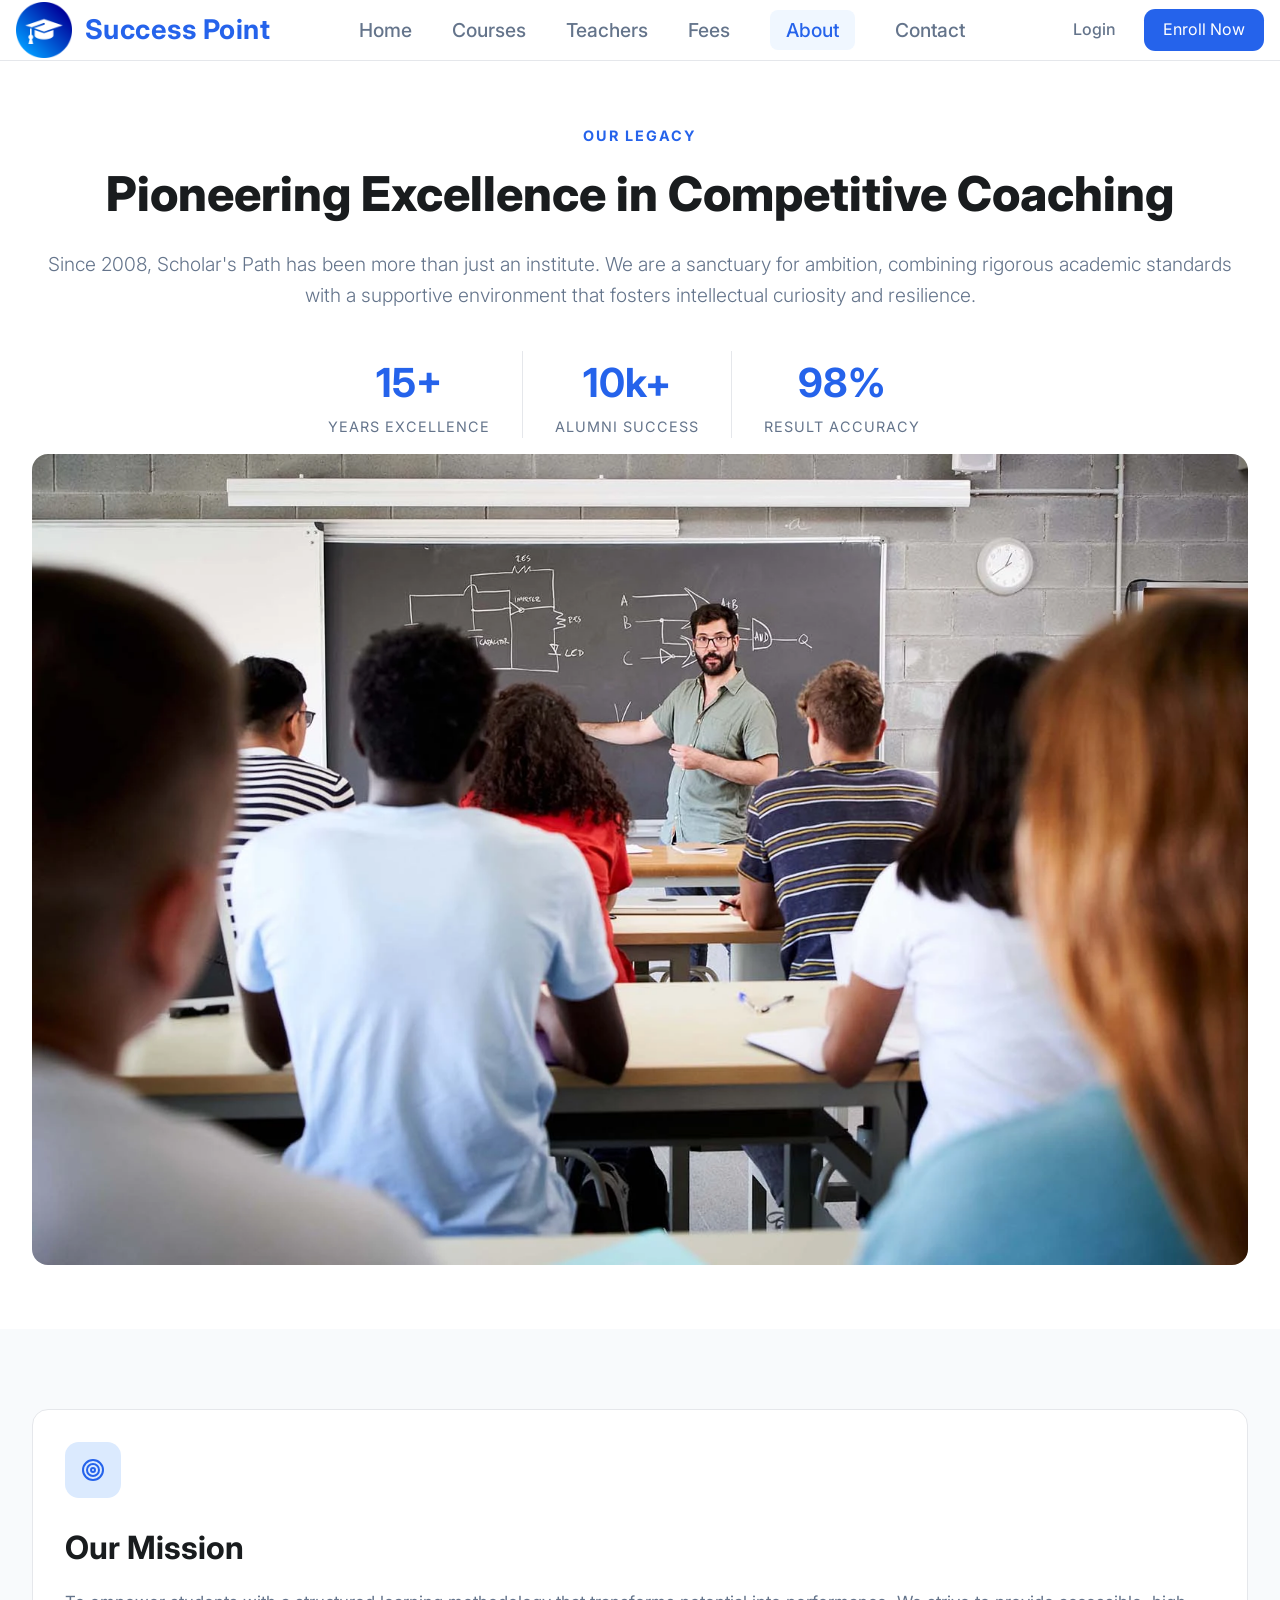
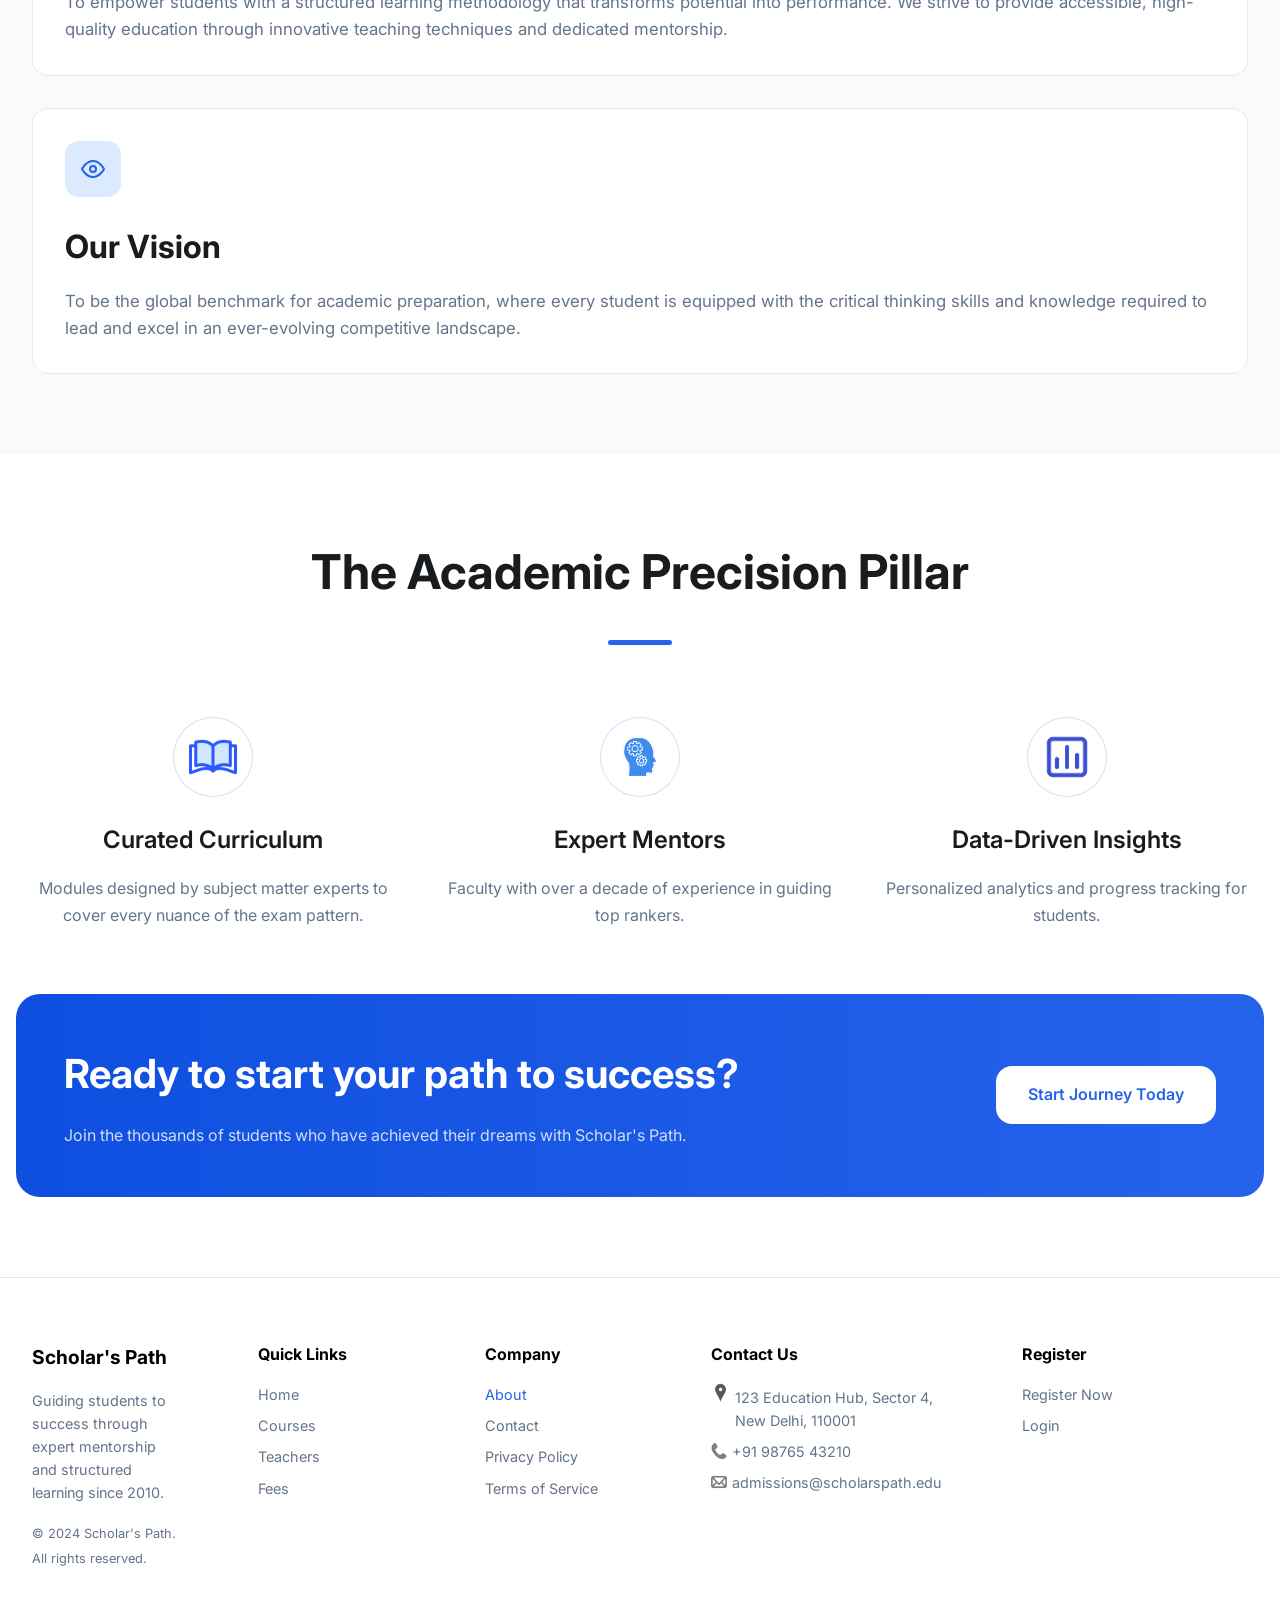
==== about.html @ 0ee3e723 "add about page" ====
<!DOCTYPE html>
<html lang="en">
<head>
    <meta charset="UTF-8">
    <meta name="viewport" content="width=device-width, initial-scale=1.0">
    <title>Document</title>
    <link rel="stylesheet" href="/CSS/style.css">
    <link rel="stylesheet" href="/CSS/about.css">
    <link href="https://fonts.googleapis.com/css2?family=Inter:wght@300;400;500;600;700&display=swap" rel="stylesheet">
    <!-- Favicon -->
    <link rel="icon" type="image/png" sizes="32x32" href="/favicon/favicon-32x32.png">
    <link rel="icon" type="image/png" sizes="16x16" href="/favicon/favicon-16x16.png">
    <link rel="icon" type="image/png" sizes="96x96" href="/favicon/favicon-96x96.png">
    <!-- Android -->
    <link rel="icon" type="image/png" sizes="192x192" href="/favicon/android-icon-192x192.png">
    <!-- Apple Touch Icons -->
    <link rel="apple-touch-icon" sizes="57x57" href="/favicon/apple-icon-57x57.png">
    <link rel="apple-touch-icon" sizes="60x60" href="/favicon/apple-icon-60x60.png">
    <link rel="apple-touch-icon" sizes="72x72" href="/favicon/apple-icon-72x72.png">
    <link rel="apple-touch-icon" sizes="76x76" href="/favicon/apple-icon-76x76.png">
    <link rel="apple-touch-icon" sizes="114x114" href="/favicon/apple-icon-114x114.png">
    <link rel="apple-touch-icon" sizes="120x120" href="/favicon/apple-icon-120x120.png">
    <link rel="apple-touch-icon" sizes="144x144" href="/favicon/apple-icon-144x144.png">
    <link rel="apple-touch-icon" sizes="152x152" href="/favicon/apple-icon-152x152.png">
    <link rel="apple-touch-icon" sizes="180x180" href="/favicon/apple-icon-180x180.png">
    <!-- Manifest -->
    <link rel="manifest" href="/favicon/manifest.json">
    <!-- Microsoft -->
    <meta name="msapplication-TileColor" content="#ffffff">
    <meta name="msapplication-TileImage" content="/favicon/ms-icon-144x144.png">
    <!-- Theme Color -->
    <meta name="theme-color" content="#ffffff">
</head>
<body>
    <!-- header part -->
    <header class="header-container">
        <div class="header-content">
            <!-- Logo -->
            <div class="logo-container">
                <a href="#home" class="logo-content">
                    <img src="/Images/logo.png" alt="Logo" class="logo-img">
                    <span class="logo-txt">Success Point</span>
                </a>
            </div>
             <!-- Navigation -->
            <nav>
                <ul class="nav-link">
                    <li><a href="index.html" class="nav-link-txt">Home</a></li>
                    <li><a href="subject.html" class="nav-link-txt">Courses</a></li>
                    <li><a href="teachers.html" class="nav-link-txt">Teachers</a></li>
                    <li><a href="fees.html" class="nav-link-txt">Fees</a></li>
                    <li><a href="about.html" class="nav-link-txt active">About</a></li>
                    <li><a href="contact.html" class="nav-link-txt">Contact</a></li>
                </ul>
            </nav>
            <!--Enroll Button-->
            <div class="header-button">
                <a href="/Register and login/login.html" class="login-btn">Login</a>
                <a href="Register and login/register.html" class="Enroll-button">Enroll Now</a>
            </div>
        </div>
    </header>
    <!--SECTION PART-->
    <section class="legacy-section" aria-labelledby="legacy-heading">
        <div class="legacy-container">
            <!-- LEFT CONTENT -->
            <article class="legacy-content">
                <header class="legacy-header">
                    <p class="legacy-label">
                        Our Legacy
                    </p>
                    <h2 id="legacy-heading" class="legacy-title">
                        Pioneering Excellence in
                        Competitive Coaching
                    </h2>
                </header>
                <p class="legacy-description">
                    Since 2008, Scholar's Path has been more than just an institute.
                    We are a sanctuary for ambition, combining rigorous academic
                    standards with a supportive environment that fosters intellectual
                    curiosity and resilience.
                </p>
                <!-- STATS -->
                <div class="legacy-stats">
                    <div class="stat-card">
                        <h3 class="stat-number">15+</h3>
                        <p class="stat-text">Years Excellence</p>
                    </div>
                    <div class="stat-card">
                        <h3 class="stat-number">10k+</h3>
                        <p class="stat-text">Alumni Success</p>
                    </div>
                    <div class="stat-card">
                        <h3 class="stat-number">98%</h3>
                        <p class="stat-text">Result Accuracy</p>
                    </div>
                </div>
            </article>
            <!-- RIGHT IMAGE -->
            <figure class="legacy-image-wrapper">
                <img src="/Images/claases-img.webp" alt="Students attending competitive coaching classroom session" class="legacy-image" loading="lazy">
            </figure>
        </div>
    </section>
    <!-- MISSION & VISION-->
    <section class="mission-vision-section" aria-label="Mission and Vision">
        <div class="mission-vision-container">
            <!-- MISSION -->
            <article class="info-card mission-card">
                <div class="info-icon-wrapper">
                    <!-- TARGET ICON -->
                    <svg
                        xmlns="http://www.w3.org/2000/svg"
                        class="info-icon"
                        viewBox="0 0 24 24"
                        fill="none"
                        stroke="currentColor"
                        stroke-width="2"
                        stroke-linecap="round"
                        stroke-linejoin="round"
                        aria-hidden="true"
                    >
                        <circle cx="12" cy="12" r="10"></circle>
                        <circle cx="12" cy="12" r="6"></circle>
                        <circle cx="12" cy="12" r="2"></circle>
                    </svg>
                </div>
                <h2 class="info-title">
                    Our Mission
                </h2>
                <p class="info-description">
                    To empower students with a structured learning methodology that
                    transforms potential into performance. We strive to provide
                    accessible, high-quality education through innovative teaching
                    techniques and dedicated mentorship.
                </p>
            </article>
            <!-- VISION -->
            <article class="info-card vision-card">
                <div class="info-icon-wrapper">
                    <!-- EYE ICON -->
                    <svg
                        xmlns="http://www.w3.org/2000/svg"
                        class="info-icon"
                        viewBox="0 0 24 24"
                        fill="none"
                        stroke="currentColor"
                        stroke-width="2"
                        stroke-linecap="round"
                        stroke-linejoin="round"
                        aria-hidden="true"
                    >
                        <path d="M1 12s4-8 11-8 11 8 11 8-4 8-11 8S1 12 1 12z"></path>
                        <circle cx="12" cy="12" r="3"></circle>
                    </svg>
                </div>
                <h2 class="info-title">
                    Our Vision
                </h2>
                <p class="info-description">
                    To be the global benchmark for academic preparation, where every
                    student is equipped with the critical thinking skills and knowledge
                    required to lead and excel in an ever-evolving competitive landscape.
                </p>
            </article>
        </div>
    </section>
    <!--pillar section  and cta section-->
    <section class="pillar-section">
        <div class="pillar-container">
            <!-- Heading -->
            <div class="pillar-heading">
                <h2 class="pillar-title">
                    The Academic Precision Pillar
                </h2>
                <span class="pillar-divider"></span>
            </div>
            <!-- Cards -->
            <div class="pillar-cards">
                <!-- Card 1 -->
                <div class="pillar-card">
                    <div class="pillar-icon-box">
                        <img src="/Images/pdf.png" alt="" class="pillar-img">
                    </div>
                    <h3 class="pillar-card-title">
                        Curated Curriculum
                    </h3>
                    <p class="pillar-card-text">
                        Modules designed by subject matter experts to cover every nuance 
                        of the exam pattern.
                    </p>
                </div>
                <!-- Card 2 -->
                <div class="pillar-card">
                    <div class="pillar-icon-box">
                        <img src="/Images/pillar-man-img.avif" alt="" class="pillar-img">
                    </div>
                    <h3 class="pillar-card-title">
                        Expert Mentors
                    </h3>
                    <p class="pillar-card-text">
                        Faculty with over a decade of experience in guiding top rankers.
                    </p>
                </div>
                <!-- Card 3 -->
                <div class="pillar-card">
                    <div class="pillar-icon-box">
                        <img src="/Images/data-driven-img.png" alt="" class="pillar-img">
                    </div>
                    <h3 class="pillar-card-title">
                        Data-Driven Insights
                    </h3>
                    <p class="pillar-card-text">
                        Personalized analytics and progress tracking for students.
                    </p>
                </div>
            </div>
            <!-- CTA -->
            <div class="pillar-cta">
                <!-- Left -->
                <div class="pillar-cta-left">
                    <h3 class="pillar-cta-title">
                        Ready to start your path to success?
                    </h3>
                    <p class="pillar-cta-description">
                        Join the thousands of students who have achieved their dreams 
                        with Scholar's Path.
                    </p>
                </div>
                <!-- Right -->
                <div class="pillar-cta-right">
                    <a href="courses.html" class="pillar-btn">
                        Start Journey Today
                    </a>
                </div>
            </div>
        </div>
    </section>
    <!--footer section-->
    <footer class="footer">
        <div class="footer-container">
            <!-- Left -->
            <div class="footer-col fade-in fade-in-delay-1 footer-col-1">
                <h3 class="footer-col-title">Scholar's Path</h3>
                <p class="footer-col-desc">
                    Guiding students to success through expert mentorship and structured 
                    learning since 2010.
                </p>
                <span class="copyright">
                    © 2024 Scholar's Path. All rights reserved.
                </span>
            </div>
            <!-- Quick Links -->
            <div class="footer-col fade-in fade-in-delay-2">
                <h4 class="quick-title">Quick Links</h4>
                <ul class="footer-links">
                    <li class="footer-col-link"><a href="index.html" class="footer-col-link">Home</a></li>
                    <li class="footer-col-link"><a href="course.html" class="footer-col-link">Courses</a></li>
                    <li class="footer-col-link"><a href="teachers.html" class="footer-col-link">Teachers</a></li>
                    <li class="footer-col-link"><a href="fees.html" class="footer-col-link">Fees</a></li>
                </ul>
            </div>
            <!-- Company -->
            <div class="footer-col fade-in fade-in-delay-3">
                <h4 class="quick-title">Company</h4>
                <ul class="footer-links">
                    <li class="footer-col-link"><a href="about.html" class="footer-col-link active">About</a></li>
                    <li class="footer-col-link"><a href="contact.html" class="footer-col-link">Contact</a></li>
                    <li class="footer-col-link"><a href="privacy.html" class="footer-col-link">Privacy Policy</a></li>
                    <li class="footer-col-link"><a href="terms.html" class="footer-col-link">Terms of Service</a></li>
                </ul>
            </div>
            <!-- Contact -->
            <div class="footer-col fade-in fade-in-delay-4 footer-col-1">
                <h4 class="quick-title">Contact Us</h4>
                <ul class="footer-links">
                    <li class="footer-col-contact-link footer-contact-location">
                        <img src="/Images/location-img.png" alt="" class="contact-img contact-location">
                        123 Education Hub, Sector 4, New Delhi, 110001</li>
                    <li class="footer-col-contact-link footer-contact">
                        <img src="/Images/call-img.png" alt="" class="contact-img"> 
                        +91 98765 43210
                    </li>
                    <li class="footer-col-contact-link footer-contact">
                        <img src="/Images/email-img.png" alt="" class="contact-img">
                        admissions@scholarspath.edu
                    </li>
                </ul>
            </div>
            <!--Register and logo box-->
            <div class="footer-col fade-in fade-in-delay-3">
                <h4 class="quick-title">Register</h4>
                <ul class="footer-links">
                    <li class="footer-col-link"><a href="Register and login/register.html" class="footer-col-link">Register Now</a></li>
                    <li class="footer-col-link"><a href="Register and login/login.html" class="footer-col-link">Login</a></li>
                </ul>
            </div>
        </div>
    </footer>
</body>
</html>
---- CSS/style.css ----
:root{
    --primary-color: #2563EB;
    --secondary-color: #F0F7FF;
    --tertiary-color: #64748B;
    --neutral-color: #F8FAFC;
    --background-color: #ffffff;
    --btn-hover-color: #0053DB;
    --border-color: #E5E7EB;
}

html{
    scroll-behavior: smooth;
}

*{
    margin: 0;
    padding: 0;
    box-sizing: border-box;
}

body{
    font-family: 'Inter', sans-serif;
    margin: 0;
    padding: 0;
    padding-top: 60px;
    overflow-x: hidden;
    line-height: 1.6;
}

  /* header part */

.header-container{
    width: 100%;
    display: flex;
    justify-content: center;
    border-bottom: 1px solid var(--border-color);
    position: fixed;
    top: 0;
    left: 0;
    z-index: 1000;
    padding: 0rem 1rem;
    background-color: var(--background-color);
}

.header-content{
    width: 100%;
    max-width: 1440px;
    height: 60px;
    display: flex;
    flex-direction: row;
    justify-content: space-between;
    align-items: center;
    background-color: var(--background-color);
}

.logo-content{
    display: flex;
    flex-direction: row;
    align-items: center;
    gap: 0.8rem;
    text-decoration: none;
}

.logo-img{
    width: 3.5rem;
    height: 3.5rem;
}

.logo-txt{
    color: var(--primary-color);
    font-size: 1.7rem;
    letter-spacing: 0.5px;
    font-weight: 700;
}

.nav-link{
    display: flex;
    flex-direction: row;
    gap: 2.5rem;
    list-style: none;
}

.nav-link .active{
    color: var(--primary-color);
    background-color: var(--secondary-color);
    padding: 0.5rem 1rem;
    border-radius: 0.5rem;
    border: none;
}

.nav-link-txt{
    text-decoration: none;
    color: var(--tertiary-color);
    font-size: 1.2rem;
    font-weight: 500;
    /* padding: 0.5rem 0.8rem; */
    /* border-radius: 0.5rem; */
    border-bottom: 2px solid var(--background-color);
    padding-bottom: 0.5rem;
}

.nav-link-txt:hover{
    color: var(--primary-color);
    border-color: var(--primary-color);
}

.header-button{
    display: flex;
    flex-direction: row;
    gap: 0.5rem;
    align-items: center;
}

.login-btn{
    padding: 0.5rem 1.2rem;
    border: none;
    border-radius: 0.7rem;
    background-color: var(--background-color);
    color: var(--tertiary-color);
    font-size: 1rem;
    font-weight: 500;
    text-decoration: none;
}

.login-btn:hover{
    color: var(--primary-color);
    background-color: #EFF6FF;
}

.Enroll-button{
    padding: 0.5rem 1.2rem;
    border: none;
    border-radius: 0.7rem;
    background-color: var(--primary-color);
    color: var(--background-color);
    font-size: 1rem;
    font-weight: 400;
    text-decoration: none;
}

.Enroll-button:hover{
    background-color: var(--btn-hover-color);
}

@media screen and (max-width:450px) {
    .header-content{
        justify-content: center;
    }
    .Enroll-button{
        display: none;
    }
}

@media screen and (max-width:600px) {
    .login-btn{
        display: none;
    }    
}

@media screen and (max-width:1075px) {
    .nav-link{
        display: none;
    }    
}

@media (min-width: 1075px) and (max-width:1170px) {
    .login-btn{
        display: none;
    }    
}

    /* footer section */

.footer{
    width: 100%;
    background-color: var(--background-color);
    border-top: 1px solid var(--border-color);
}

.footer-container{
    width: 100%;
    max-width: 1440px;
    margin: auto;
    display: grid;
    grid-template-columns: repeat(5, 1fr);
    padding: 3rem 2rem;
}

.footer-col-1{
    margin-right: 5rem;
}

.quick-title{
    margin: 1rem 0;
}

.footer-col-title{
    font-size: 1.2rem;
    margin: 1rem 0;
}

.footer-col-desc{
    color: var(--tertiary-color);
    font-size: 0.9rem;
    margin-bottom: 1rem;
}

.footer-links{
    list-style: none;
}

.footer-links .active{
    color: var(--primary-color);
}

.footer-col-link{
    text-decoration: none;
    color: var(--tertiary-color);
    font-size: 0.9rem;
    transition: 0.3s;
    margin-bottom: 0.5rem;
}

.footer-col-contact-link{
    text-decoration: none;
    color: var(--tertiary-color);
    font-size: 0.9rem;
    transition: 0.3s;
    margin-bottom: 0.5rem;
}

.footer-contact{
    display: flex;
    flex-direction: row;
    align-items: center;
    gap: 0.3rem;
}

.footer-contact-location{
    display: flex;
    flex-direction: row;
    align-items: baseline;
    gap: 0.3rem;
}

.contact-img{
    width: 1rem;
    height: 1rem;
}

.contact-location{
    width: 1.2rem;
    height: 1.2rem;
}

.footer-col-link:hover{
    color: var(--primary-color);
    transform: translateX(3px);
}

.copyright{
    font-size: 0.8rem;
    color: var(--tertiary-color);
}

.fade-in{
    opacity: 0;
    transform: translateY(20px);
    animation: fadeUp 0.8s ease forwards;
}

@keyframes fadeUp{
    to{
        opacity: 1;
        transform: translateY(0);
    }
}

.fade-in-delay-1{ animation-delay: 0.2s; }
.fade-in-delay-2{ animation-delay: 0.4s; }
.fade-in-delay-3{ animation-delay: 0.6s; }
.fade-in-delay-4{ animation-delay: 0.8s; }

@media (max-width: 1220px){
    .footer-container{
        grid-template-columns: repeat(3, 1fr);
    }
}

@media (max-width: 780px){
    .footer-container{
        grid-template-columns: repeat(2,1fr);
    }
}

@media screen and (max-width:650px) {
    .footer-container{
        grid-template-columns: 1fr;
    }    
}
---- CSS/about.css ----
/* img{
    max-width:100%;
    display:block;
}

section{
    width:100%;
} */

/* LEGACY SECTION */

:root{
    --primary-color: #2563EB;
    --secondary-color: #F0F7FF;
    --tertiary-color: #64748B;
    --neutral-color: #F8FAFC;
    --background-color: #ffffff;
    --btn-hover-color: #0053DB;
    --border-color: #E5E7EB;
    --heading-color: #191C1E;
}

.legacy-section{
    width: 100%;
    display: flex;
    justify-content: center;
    align-items: center;
    margin: 4rem 0;
    background-color: var(--background-color);
}

.legacy-container{
    width:100%;
    max-width: 1440px;
    padding: 0rem 2rem;
    display:flex;
    align-items:center;
    justify-content:space-between;
    gap: 1rem;
}

/* LEFT CONTENT */

.legacy-content{
    flex:1;
}

.legacy-header{
    margin-bottom:1.5rem;
}

.legacy-label{
    font-size:0.9rem;
    font-weight:700;
    letter-spacing:2px;
    text-transform:uppercase;
    color:var(--primary-color);
    margin-bottom:1rem;
}

.legacy-title{
    color: var(--heading-color);
    font-size: 3rem;
    font-weight: 800;
    line-height: 1.3;
    margin-bottom:1.5rem;
}

.legacy-description{
    color: var(--tertiary-color);
    font-size: 1.2rem;
    font-weight: 300;
    margin-bottom:2.5rem;
}

/* STATS */

.legacy-stats{
    display:flex;
    align-items:center;
    gap:2rem;
    flex-wrap:wrap;
}

.stat-card{
    padding-right:2rem;
    border-right: 1px solid var(--border-color);
}

.stat-card:last-child{
    border-right:none;
}

.stat-number{
    font-size: 2.5rem;
    font-weight: 700;
    color: var(--primary-color);
}

.stat-text{
    font-size: 0.9rem;
    color: var(--tertiary-color);
    letter-spacing: 1px;
    text-transform: uppercase;
}

/* IMAGE */

.legacy-image-wrapper{
    flex:1;
    width:100%;
    display: flex;
    justify-content: center;
}

.legacy-image{
    width:100%;
    height: auto;
    border-radius: 1rem;
}

/* =========================
   MISSION & VISION
========================= */

.mission-vision-section{
    width: 100%;
    display: flex;
    justify-content: center;
    padding: 5rem 2rem;
    background-color: #cccccc26;
    background-color: var(--neutral-color);
}

.mission-vision-container{
    width:100%;
    max-width: 1440px;
    margin:0 auto;
    display:grid;
    grid-template-columns:repeat(2,1fr);
    gap: 2rem;
}

/* CARD */

.info-card{
    background-color: var(--background-color);
    padding: 2rem;
    border-radius: 1rem;
    border:1px solid var(--border-color);
}

.info-icon-wrapper{
    width: 3.5rem;
    height:3.5rem;
    display:flex;
    align-items:center;
    justify-content:center;
    background-color:#dbeafe;
    border-radius:14px;
    margin-bottom:1.5rem;
}

.info-icon{
    width: 1.5rem;
    height: 1.5rem;
    color:var(--primary-color);
}

.info-title{
    color: var(--heading-color);
    font-size:2rem;
    font-weight:700;
    margin-bottom:1rem;
}

.info-description{
    font-size: 1.05rem;
    color: var(--tertiary-color);
}

/* =========================
   RESPONSIVE
========================= */

@media (max-width: 1315px){

    .legacy-container{
        flex-direction:column;
    }
    .legacy-content{
        text-align: center;
    }
    .legacy-stats{
        justify-content: center;
    }
    .mission-vision-container{
        grid-template-columns:1fr;
    }

}

@media (max-width:768px){

    .legacy-section{
        
    }

    .legacy-stats{
        gap:1.5rem;
    }

    .stat-card{
        border-right:none;
        padding-right:0;
    }

    .info-title{
        font-size:1.7rem;
    }

}

@media (max-width:480px){

    .legacy-title{
        font-size:2rem;
    }

    .legacy-description,
    .info-description{
        font-size:1rem;
    }

}

/* ===== PILLAR SECTION ===== */

.pillar-section{
    width:100%;
    padding:5rem 1rem;
    background:var(--background-color);
    display:flex;
    justify-content:center;
}

.pillar-container{
    width:100%;
    max-width:1440px;
}

/* Heading */

.pillar-heading{
    text-align:center;
    margin-bottom:4rem;
}

.pillar-title{
    font-size:3rem;
    font-weight:700;
    color:var(--heading-color);
    margin-bottom:1rem;
}

.pillar-divider{
    width: 4rem;
    height: 0.3rem;
    background:var(--primary-color);
    border-radius: 1rem;
    display: inline-block;
}

/* Cards */

.pillar-cards{
    width:100%;
    display:grid;
    grid-template-columns:repeat(3,1fr);
    gap:2rem;
    margin-bottom:4rem;
}

.pillar-card{
    text-align:center;
}

/* Icon */

.pillar-icon-box{
    width: 5rem;
    height: 5rem;
    border-radius:50%;
    border:1px solid rgba(37,99,235,.2);
    background:var(--background-color);
    display:flex;
    justify-content:center;
    align-items:center;
    margin: 0 auto 1.5rem;
}

.pillar-img{
    width: 3rem;
    height: 3rem;
}

.pillar-icon{
    font-size:2rem;
    color:var(--primary-color);
}

/* Text */

.pillar-card-title{
    font-size:1.5rem;
    font-weight:600;
    color:var(--heading-color);
    margin-bottom:1rem;
}

.pillar-card-text{
    font-size:1rem;
    line-height:1.7;
    color:var(--tertiary-color);
    margin: auto;
}

/* CTA */

.pillar-cta{
    width:100%;
    background:linear-gradient(90deg,#0f4fe0,#2563eb);
    border-radius:1.5rem;
    display:flex;
    justify-content:space-between;
    align-items:center;
    overflow:hidden;
}

.pillar-cta-left{
    flex:1;
    padding:3rem;
}

.pillar-cta-title{
    font-size:2.5rem;
    color:#fff;
    font-weight:700;
    margin-bottom:1rem;
}

.pillar-cta-description{
    color:rgba(255,255,255,.8);
    line-height:1.7;
    font-size:1rem;
}

.pillar-cta-right{
    padding:3rem;
    display:flex;
    align-items:center;
    justify-content:center;
}

.pillar-btn{
    text-decoration:none;
    background:var(--background-color);
    color:var(--primary-color);
    padding:1rem 2rem;
    border-radius:1rem;
    font-weight:600;
    transition:.3s ease;
}

.pillar-btn:hover{
    background:#f1f5f9;
}

/* Responsive */

@media(max-width:992px){

    .pillar-cards{
        grid-template-columns:1fr;
    }

    .pillar-cta{
        flex-direction:column;
    }

    .pillar-cta-right{
        width:100%;
        padding-top:0;
    }
}

@media(max-width:600px){

    .pillar-title{
        font-size:2rem;
    }

    .pillar-card-title{
        font-size:1.3rem;
    }

    .pillar-cta-left{
        padding:2rem;
    }

    .pillar-cta-title{
        font-size:1.8rem;
    }

    .pillar-btn{
        width:100%;
        text-align:center;
    }
}
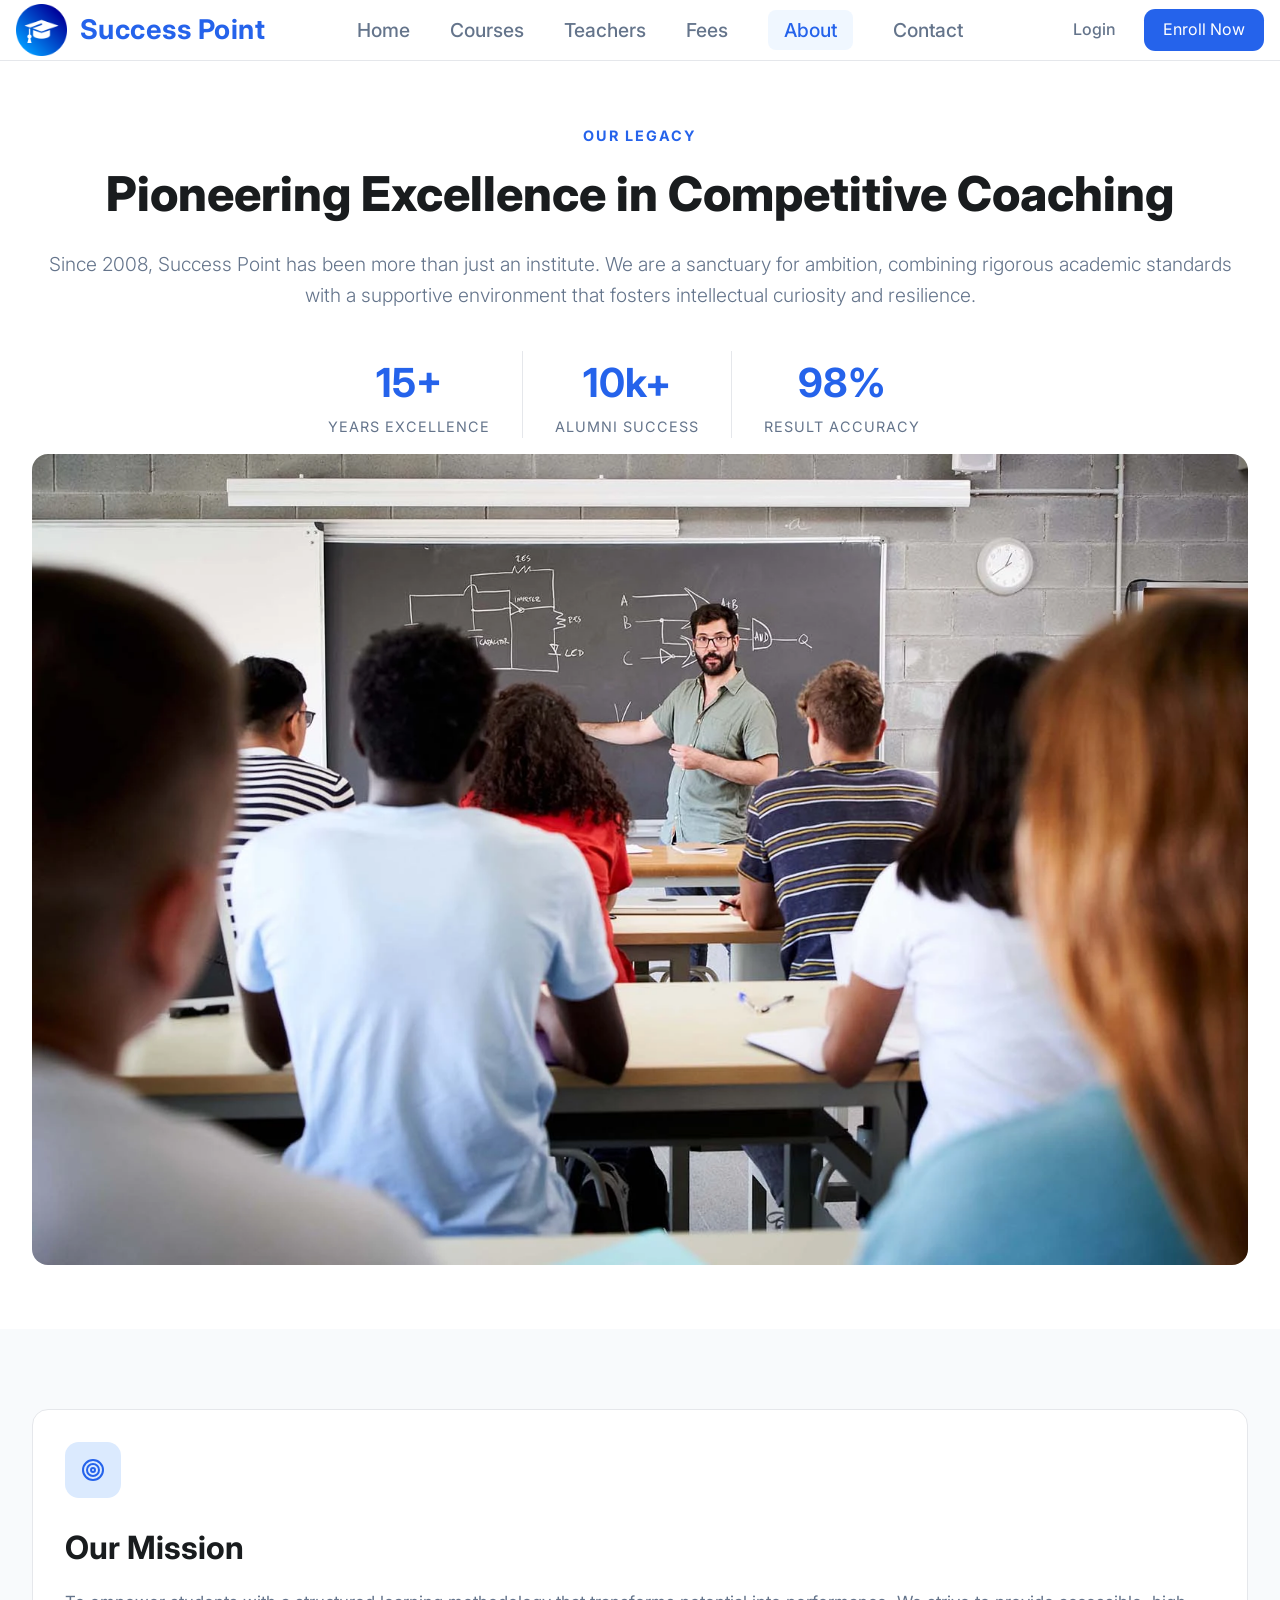
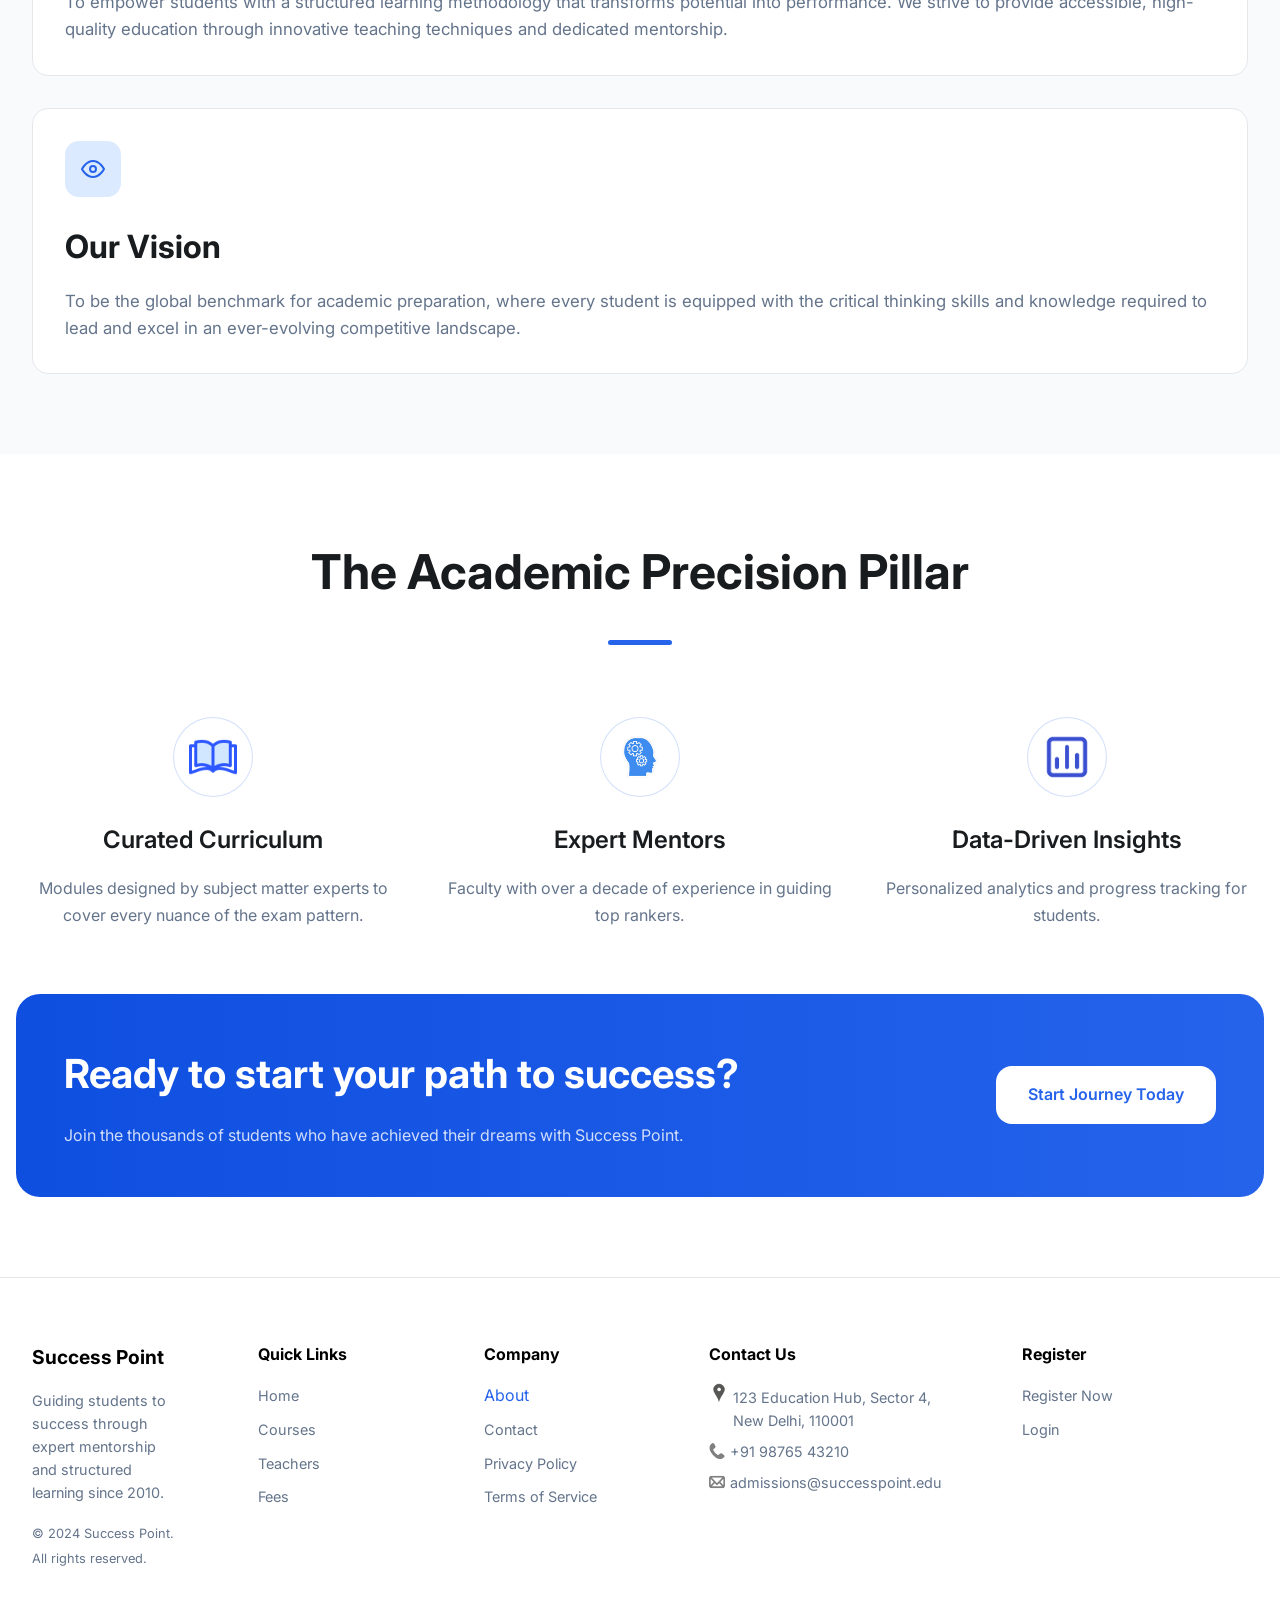
==== commit a8bda8d9: "add fees page and other changes" ====
--- a/about.html
+++ b/about.html
@@ -2,34 +2,88 @@
 <html lang="en">
 <head>
     <meta charset="UTF-8">
+    <!-- Responsive -->
     <meta name="viewport" content="width=device-width, initial-scale=1.0">
-    <title>Document</title>
+    <!-- SEO Title -->
+    <title>About Us | Success Point Coaching Classes Gujarat</title>
+    <!-- SEO Description -->
+    <meta 
+        name="description" 
+        content="Learn about Success Point Coaching Classes in Gujarat. Discover our mission, expert mentors, structured learning approach, and commitment to student success."
+    >
+    <!-- Canonical -->
+    <link 
+        rel="canonical" 
+        href="https://coachin-classes-32.vercel.app/about.html"
+    >
+    <!-- Open Graph -->
+    <meta property="og:title" content="About Success Point Coaching">  
+    <meta 
+        property="og:description" 
+        content="Expert coaching classes in Gujarat for competitive exams."
+    >
+    <meta property="og:type" content="website">
+    <meta 
+        property="og:url" 
+        content="https://coachin-classes-32.vercel.app/about.html"
+    >
+    <meta 
+        property="og:image" 
+        content="https://coachin-classes-32.vercel.app/Images/claases-img.webp"
+    >
+    <meta 
+        property="og:site_name" 
+        content="Success Point Coaching"
+    >
+    <!-- Theme Color -->
+    <meta name="theme-color" content="#ffffff">
+    <!-- Microsoft -->
+    <meta name="msapplication-TileColor" content="#ffffff">
+    <meta 
+        name="msapplication-TileImage" 
+        content="/favicon/ms-icon-144x144.png"
+    >
+    <!-- Google Font -->
+    <link 
+        href="https://fonts.googleapis.com/css2?family=Inter:wght@300;400;500;600;700&display=swap" 
+        rel="stylesheet"
+    >
+    <!-- CSS -->
     <link rel="stylesheet" href="/CSS/style.css">
     <link rel="stylesheet" href="/CSS/about.css">
-    <link href="https://fonts.googleapis.com/css2?family=Inter:wght@300;400;500;600;700&display=swap" rel="stylesheet">
     <!-- Favicon -->
-    <link rel="icon" type="image/png" sizes="32x32" href="/favicon/favicon-32x32.png">
-    <link rel="icon" type="image/png" sizes="16x16" href="/favicon/favicon-16x16.png">
-    <link rel="icon" type="image/png" sizes="96x96" href="/favicon/favicon-96x96.png">
+    <link 
+        rel="icon" 
+        type="image/png" 
+        sizes="32x32" 
+        href="/favicon/favicon-32x32.png"
+    >
+    <link 
+        rel="icon" 
+        type="image/png" 
+        sizes="16x16" 
+        href="/favicon/favicon-16x16.png"
+    >
     <!-- Android -->
-    <link rel="icon" type="image/png" sizes="192x192" href="/favicon/android-icon-192x192.png">
-    <!-- Apple Touch Icons -->
-    <link rel="apple-touch-icon" sizes="57x57" href="/favicon/apple-icon-57x57.png">
-    <link rel="apple-touch-icon" sizes="60x60" href="/favicon/apple-icon-60x60.png">
-    <link rel="apple-touch-icon" sizes="72x72" href="/favicon/apple-icon-72x72.png">
-    <link rel="apple-touch-icon" sizes="76x76" href="/favicon/apple-icon-76x76.png">
-    <link rel="apple-touch-icon" sizes="114x114" href="/favicon/apple-icon-114x114.png">
-    <link rel="apple-touch-icon" sizes="120x120" href="/favicon/apple-icon-120x120.png">
-    <link rel="apple-touch-icon" sizes="144x144" href="/favicon/apple-icon-144x144.png">
-    <link rel="apple-touch-icon" sizes="152x152" href="/favicon/apple-icon-152x152.png">
-    <link rel="apple-touch-icon" sizes="180x180" href="/favicon/apple-icon-180x180.png">
+    <link 
+        rel="icon" 
+        type="image/png" 
+        sizes="192x192" 
+        href="/favicon/android-icon-192x192.png"
+    >
+    <!-- Apple -->
+    <link 
+        rel="apple-touch-icon" 
+        sizes="180x180" 
+        href="/favicon/apple-icon-180x180.png"
+    >
     <!-- Manifest -->
     <link rel="manifest" href="/favicon/manifest.json">
-    <!-- Microsoft -->
-    <meta name="msapplication-TileColor" content="#ffffff">
-    <meta name="msapplication-TileImage" content="/favicon/ms-icon-144x144.png">
-    <!-- Theme Color -->
-    <meta name="theme-color" content="#ffffff">
+    <meta property="og:locale" content="en_IN">
+    <meta name="twitter:card" content="summary_large_image">
+    <meta name="twitter:title" content="About Success Point Coaching">
+    <meta name="twitter:description" content="Expert coaching classes in Gujarat for competitive exams.">
+    <meta name="twitter:image" content="https://coachin-classes-32.vercel.app/Images/claases-img.webp">
 </head>
 <body>
     <!-- header part -->
@@ -37,16 +91,16 @@
         <div class="header-content">
             <!-- Logo -->
             <div class="logo-container">
-                <a href="#home" class="logo-content">
-                    <img src="/Images/logo.png" alt="Logo" class="logo-img">
+                <a href="index.html" class="logo-content">
+                    <img src="/Images/logo.png" alt="Success Point Coaching Logo" class="logo-img" loading="lazy">
                     <span class="logo-txt">Success Point</span>
                 </a>
             </div>
              <!-- Navigation -->
-            <nav>
+            <nav aria-label="Main Navigation">
                 <ul class="nav-link">
                     <li><a href="index.html" class="nav-link-txt">Home</a></li>
-                    <li><a href="subject.html" class="nav-link-txt">Courses</a></li>
+                    <li><a href="courses.html" class="nav-link-txt">Courses</a></li>
                     <li><a href="teachers.html" class="nav-link-txt">Teachers</a></li>
                     <li><a href="fees.html" class="nav-link-txt">Fees</a></li>
                     <li><a href="about.html" class="nav-link-txt active">About</a></li>
@@ -55,8 +109,8 @@
             </nav>
             <!--Enroll Button-->
             <div class="header-button">
-                <a href="/Register and login/login.html" class="login-btn">Login</a>
-                <a href="Register and login/register.html" class="Enroll-button">Enroll Now</a>
+                <a href="register-login/login.html" class="login-btn">Login</a>
+                <a href="register-login/register.html" class="Enroll-button">Enroll Now</a>
             </div>
         </div>
     </header>
@@ -69,13 +123,13 @@
                     <p class="legacy-label">
                         Our Legacy
                     </p>
-                    <h2 id="legacy-heading" class="legacy-title">
+                    <h1 id="legacy-heading" class="legacy-title">
                         Pioneering Excellence in
                         Competitive Coaching
-                    </h2>
+                    </h1>
                 </header>
                 <p class="legacy-description">
-                    Since 2008, Scholar's Path has been more than just an institute.
+                    Since 2008, Success Point has been more than just an institute.
                     We are a sanctuary for ambition, combining rigorous academic
                     standards with a supportive environment that fosters intellectual
                     curiosity and resilience.
@@ -180,7 +234,7 @@
                 <!-- Card 1 -->
                 <div class="pillar-card">
                     <div class="pillar-icon-box">
-                        <img src="/Images/pdf.png" alt="" class="pillar-img">
+                        <img src="/Images/pdf.png"  alt="Curated curriculum and study material illustration" class="pillar-img">
                     </div>
                     <h3 class="pillar-card-title">
                         Curated Curriculum
@@ -193,7 +247,7 @@
                 <!-- Card 2 -->
                 <div class="pillar-card">
                     <div class="pillar-icon-box">
-                        <img src="/Images/pillar-man-img.avif" alt="" class="pillar-img">
+                        <img src="/Images/pillar-man-img.avif" alt="Experienced teacher guiding students" class="pillar-img">
                     </div>
                     <h3 class="pillar-card-title">
                         Expert Mentors
@@ -205,7 +259,7 @@
                 <!-- Card 3 -->
                 <div class="pillar-card">
                     <div class="pillar-icon-box">
-                        <img src="/Images/data-driven-img.png" alt="" class="pillar-img">
+                        <img src="/Images/data-driven-img.png" alt="Student performance analytics dashboard illustration" class="pillar-img">
                     </div>
                     <h3 class="pillar-card-title">
                         Data-Driven Insights
@@ -224,7 +278,7 @@
                     </h3>
                     <p class="pillar-cta-description">
                         Join the thousands of students who have achieved their dreams 
-                        with Scholar's Path.
+                        with Success Point.
                     </p>
                 </div>
                 <!-- Right -->
@@ -241,33 +295,33 @@
         <div class="footer-container">
             <!-- Left -->
             <div class="footer-col fade-in fade-in-delay-1 footer-col-1">
-                <h3 class="footer-col-title">Scholar's Path</h3>
+                <h3 class="footer-col-title">Success Point</h3>
                 <p class="footer-col-desc">
                     Guiding students to success through expert mentorship and structured 
                     learning since 2010.
                 </p>
                 <span class="copyright">
-                    © 2024 Scholar's Path. All rights reserved.
+                    © 2024 Success Point. All rights reserved.
                 </span>
             </div>
             <!-- Quick Links -->
             <div class="footer-col fade-in fade-in-delay-2">
                 <h4 class="quick-title">Quick Links</h4>
                 <ul class="footer-links">
-                    <li class="footer-col-link"><a href="index.html" class="footer-col-link">Home</a></li>
-                    <li class="footer-col-link"><a href="course.html" class="footer-col-link">Courses</a></li>
-                    <li class="footer-col-link"><a href="teachers.html" class="footer-col-link">Teachers</a></li>
-                    <li class="footer-col-link"><a href="fees.html" class="footer-col-link">Fees</a></li>
+                    <li class="footer-col-link-li"><a href="index.html" class="footer-col-link">Home</a></li>
+                    <li class="footer-col-link-li"><a href="courses.html" class="footer-col-link">Courses</a></li>
+                    <li class="footer-col-link-li"><a href="teachers.html" class="footer-col-link">Teachers</a></li>
+                    <li class="footer-col-link-li"><a href="fees.html" class="footer-col-link">Fees</a></li>
                 </ul>
             </div>
             <!-- Company -->
             <div class="footer-col fade-in fade-in-delay-3">
                 <h4 class="quick-title">Company</h4>
                 <ul class="footer-links">
-                    <li class="footer-col-link"><a href="about.html" class="footer-col-link active">About</a></li>
-                    <li class="footer-col-link"><a href="contact.html" class="footer-col-link">Contact</a></li>
-                    <li class="footer-col-link"><a href="privacy.html" class="footer-col-link">Privacy Policy</a></li>
-                    <li class="footer-col-link"><a href="terms.html" class="footer-col-link">Terms of Service</a></li>
+                    <li class="footer-col-link-li"><a href="about.html" class="footer-col-link active">About</a></li>
+                    <li class="footer-col-link-li"><a href="contact.html" class="footer-col-link">Contact</a></li>
+                    <li class="footer-col-link-li"><a href="privacy.html" class="footer-col-link">Privacy Policy</a></li>
+                    <li class="footer-col-link-li"><a href="terms.html" class="footer-col-link">Terms of Service</a></li>
                 </ul>
             </div>
             <!-- Contact -->
@@ -275,15 +329,15 @@
                 <h4 class="quick-title">Contact Us</h4>
                 <ul class="footer-links">
                     <li class="footer-col-contact-link footer-contact-location">
-                        <img src="/Images/location-img.png" alt="" class="contact-img contact-location">
+                        <img src="/Images/location-img.png" alt="Location icon" class="contact-img contact-location" loading="lazy">
                         123 Education Hub, Sector 4, New Delhi, 110001</li>
                     <li class="footer-col-contact-link footer-contact">
-                        <img src="/Images/call-img.png" alt="" class="contact-img"> 
+                        <img src="/Images/call-img.png" alt="Phone icon" class="contact-img" loading="lazy"> 
                         +91 98765 43210
                     </li>
                     <li class="footer-col-contact-link footer-contact">
-                        <img src="/Images/email-img.png" alt="" class="contact-img">
-                        admissions@scholarspath.edu
+                        <img src="/Images/email-img.png" alt="Email icon" class="contact-img" loading="lazy">
+                        admissions@successpoint.edu
                     </li>
                 </ul>
             </div>
@@ -291,8 +345,8 @@
             <div class="footer-col fade-in fade-in-delay-3">
                 <h4 class="quick-title">Register</h4>
                 <ul class="footer-links">
-                    <li class="footer-col-link"><a href="Register and login/register.html" class="footer-col-link">Register Now</a></li>
-                    <li class="footer-col-link"><a href="Register and login/login.html" class="footer-col-link">Login</a></li>
+                    <li class="footer-col-link-li"><a href="register-login/register.html" class="footer-col-link">Register Now</a></li>
+                    <li class="footer-col-link-li"><a href="register-login/login.html" class="footer-col-link">Login</a></li>
                 </ul>
             </div>
         </div>
--- a/CSS/style.css
+++ b/CSS/style.css
@@ -6,6 +6,7 @@
     --background-color: #ffffff;
     --btn-hover-color: #0053DB;
     --border-color: #E5E7EB;
+    --heading-color: #191C1E;
 }
 
 html{
@@ -62,8 +63,8 @@
 }
 
 .logo-img{
-    width: 3.5rem;
-    height: 3.5rem;
+    width: 3.2rem;
+    height: 3.2rem;
 }
 
 .logo-txt{
@@ -144,9 +145,16 @@
 
 @media screen and (max-width:450px) {
     .header-content{
-        justify-content: center;
+        justify-content: space-between;
     }
     .Enroll-button{
+        padding: 0.3rem 1rem;
+    }
+    .logo-img{
+        width: 2.5rem;
+        height: 2.5rem;
+    }
+    .logo-txt{
         display: none;
     }
 }
@@ -211,6 +219,11 @@
 
 .footer-links .active{
     color: var(--primary-color);
+    font-size: 1rem;
+}
+
+.footer-col-link-li{
+    margin-bottom: 0.5rem;
 }
 
 .footer-col-link{
@@ -218,7 +231,6 @@
     color: var(--tertiary-color);
     font-size: 0.9rem;
     transition: 0.3s;
-    margin-bottom: 0.5rem;
 }
 
 .footer-col-contact-link{
@@ -297,4 +309,10 @@
     .footer-container{
         grid-template-columns: 1fr;
     }    
+}
+
+@media screen and (max-width:500px) {
+    .footer-container{
+        padding: 3rem 1rem;
+    }    
 }
--- a/CSS/about.css
+++ b/CSS/about.css
@@ -201,11 +201,6 @@
 }
 
 @media (max-width:768px){
-
-    .legacy-section{
-        
-    }
-
     .legacy-stats{
         gap:1.5rem;
     }
@@ -221,7 +216,7 @@
 
 }
 
-@media (max-width:480px){
+@media (max-width:500px){
 
     .legacy-title{
         font-size:2rem;
@@ -230,6 +225,15 @@
     .legacy-description,
     .info-description{
         font-size:1rem;
+    }
+    .legacy-container{
+        padding: 0 1rem;
+    }
+    .mission-vision-section{
+        padding: 3rem 1rem;
+    }
+    .info-card{
+        padding: 1rem;
     }
 
 }
@@ -416,4 +420,16 @@
         width:100%;
         text-align:center;
     }
+}
+
+@media screen and (max-width:500px) {
+    .pillar-btn{
+        padding: 0.3rem 1rem;
+    }
+    .pillar-cta-right{
+        padding: 1rem;
+    }
+    .pillar-cta-left{
+        padding: 1rem;
+    }
 }
